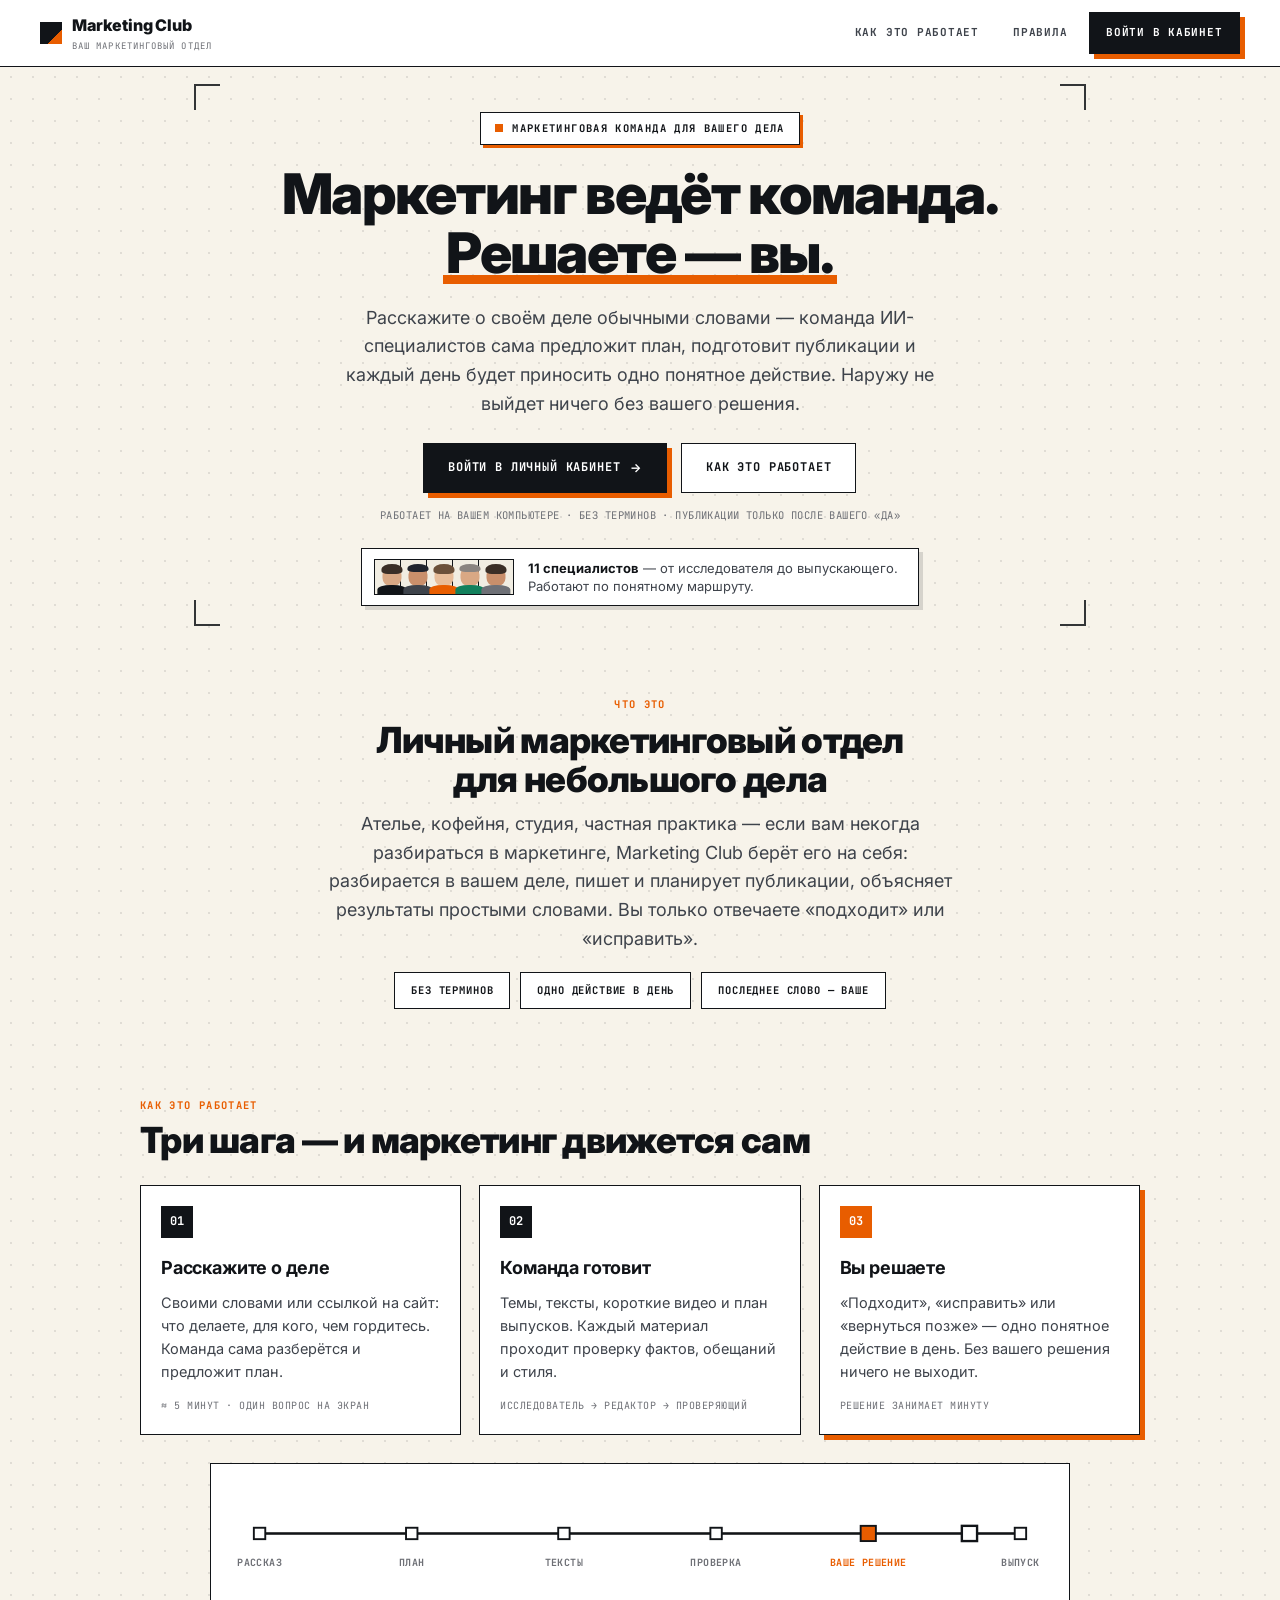
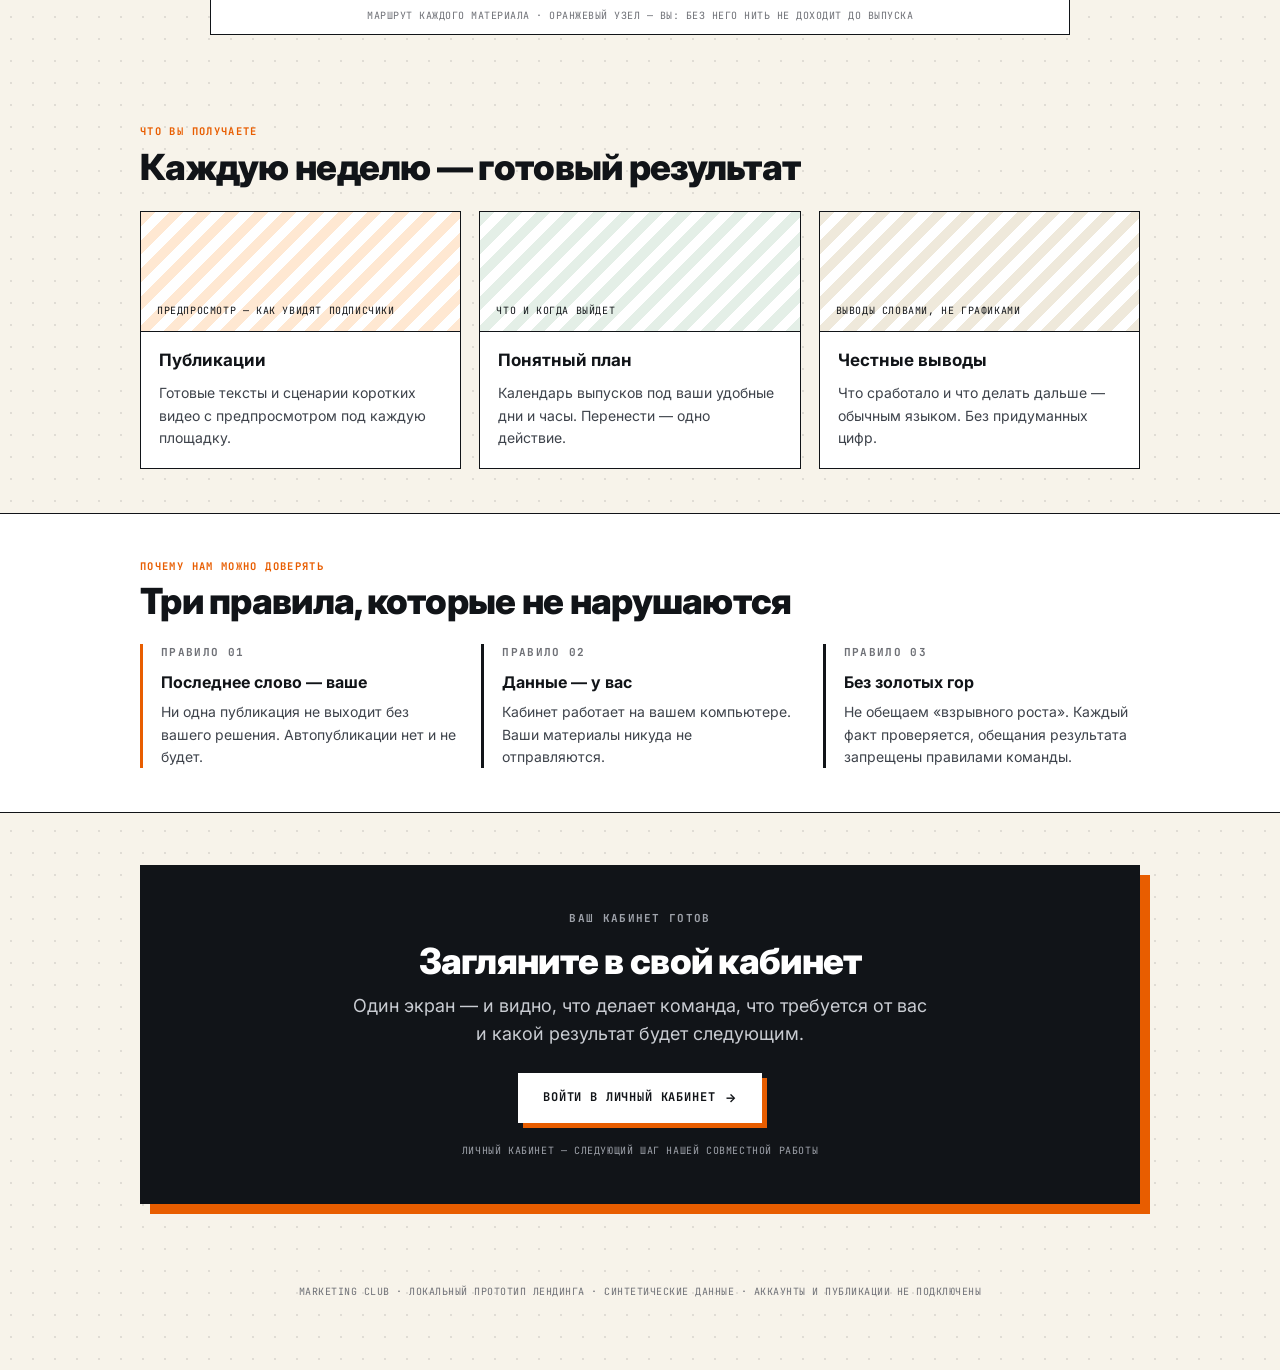
==== index.html @ 59af13a0 "Лендинг Marketing Club и вход в локальный кабинет Co-Authored-By: Claude Fable 5 <noreply@anthropic." ====
<!doctype html>
<html lang="ru">
<head>
<meta charset="utf-8">
<meta name="viewport" content="width=device-width, initial-scale=1">
<title>Marketing Club — маркетинг ведёт команда, решаете вы</title>
<!-- Внешний ресурс — только Google Fonts (Inter + JetBrains Mono, как в референсе стиля);
     при отсутствии сети страница падает на системные шрифты. -->
<link rel="preconnect" href="https://fonts.googleapis.com">
<link rel="preconnect" href="https://fonts.gstatic.com" crossorigin>
<link href="https://fonts.googleapis.com/css2?family=Inter:wght@400;600;850&family=JetBrains+Mono:wght@500;700&display=swap" rel="stylesheet">
<style>
/* ============ «Инженерный бланк» — стиль кабинета (реф. lazyweb.com/growth-score) ============ */
:root {
  --bg: #F7F3EA;
  --panel: #FFFFFF;
  --panel-2: #F1EDE2;
  --ink: #111418;
  --ink-2: #3E434B;
  --ink-3: #6E7076;
  --line: #D9D3C4;
  --human: #E85D00;
  --human-soft: #FFE8D2;
  --ok: #12805C;
  --sans: 'Inter', -apple-system, BlinkMacSystemFont, 'Segoe UI', sans-serif;
  --mono: 'JetBrains Mono', ui-monospace, 'SF Mono', Menlo, monospace;
  --dur: .18s;
}
* { box-sizing: border-box; }
html { scroll-behavior: smooth; }
body {
  margin: 0; font: 16px/1.6 var(--sans); color: var(--ink);
  background:
    radial-gradient(rgba(17, 20, 24, 0.10) 1px, transparent 1.3px) 0 0 / 22px 22px,
    var(--bg);
  overflow-x: hidden; -webkit-font-smoothing: antialiased;
}
::selection { background: var(--human-soft); }
:focus-visible { outline: 2.5px solid var(--human); outline-offset: 3px; }
button, a.btn { cursor: pointer; }

.caps { font-family: var(--mono); font-size: 11px; font-weight: 700; letter-spacing: .12em; text-transform: uppercase; color: var(--ink-3); }

/* ============ шапка-бланк ============ */
.topbar {
  position: fixed; top: 0; left: 0; right: 0; z-index: 40;
  display: flex; align-items: center; gap: 10px;
  padding: 12px clamp(16px, 4vw, 40px);
  background: var(--panel);
  border-bottom: 1.5px solid var(--ink);
}
.logo { display: flex; align-items: center; gap: 10px; text-decoration: none; color: var(--ink); }
.logo .mark { width: 22px; height: 22px; background: linear-gradient(135deg, var(--ink) 0 68%, var(--human) 68%); flex: none; }
.logo b { font-weight: 850; font-size: 16px; letter-spacing: -0.01em; }
.logo .sub { font-family: var(--mono); font-size: 9px; letter-spacing: .12em; text-transform: uppercase; color: var(--ink-3); display: block; margin-top: 1px; }
.topbar .spacer { flex: 1; }
.toplink { font-family: var(--mono); font-size: 11px; font-weight: 700; letter-spacing: .07em; text-transform: uppercase; color: var(--ink-2); text-decoration: none; padding: 10px 12px; }
.toplink:hover { color: var(--ink); text-decoration: underline; text-underline-offset: 4px; }

/* ============ кнопки — печатные клавиши ============ */
.btn {
  display: inline-flex; align-items: center; justify-content: center; gap: 10px;
  min-height: 50px; padding: 14px 24px;
  border: 1.5px solid var(--ink); background: var(--panel); color: var(--ink);
  font-family: var(--mono); font-size: 12px; font-weight: 700; letter-spacing: .07em; text-transform: uppercase;
  text-decoration: none;
  transition: transform var(--dur) ease, box-shadow var(--dur) ease;
  will-change: transform;
}
.btn--cta { background: var(--ink); color: #fff; box-shadow: 5px 5px 0 0 var(--human); }
.btn--cta:hover { transform: translate(-2px, -2px); box-shadow: 7px 7px 0 0 var(--human); }
.btn--cta:active { transform: translate(2px, 2px); box-shadow: 0 0 0 0 var(--human); }
.btn--ghost:hover { transform: translate(-1px, -1px); box-shadow: 3px 3px 0 0 rgba(17, 20, 24, .25); }
.btn--small { min-height: 42px; padding: 9px 16px; font-size: 11px; }
.arrow { transition: transform var(--dur); font-family: var(--sans); }
.btn:hover .arrow { transform: translateX(4px); }

/* ============ герой ============ */
.hero { position: relative; padding: 112px 24px 46px; }
.hero__inner { max-width: 880px; margin: 0 auto; text-align: center; position: relative; }
/* чертёжные углы-метки по краям героя */
.corner { position: absolute; width: 26px; height: 26px; border: 2.5px solid var(--ink); opacity: .85; }
.corner--tl { top: -28px; left: -6px; border-right: 0; border-bottom: 0; }
.corner--tr { top: -28px; right: -6px; border-left: 0; border-bottom: 0; }
.corner--bl { bottom: -20px; left: -6px; border-right: 0; border-top: 0; }
.corner--br { bottom: -20px; right: -6px; border-left: 0; border-top: 0; }
.eyebrow {
  display: inline-flex; align-items: center; gap: 9px;
  font-family: var(--mono); font-size: 10.5px; font-weight: 700; letter-spacing: .13em; text-transform: uppercase;
  color: var(--ink); background: var(--panel); border: 1.5px solid var(--ink);
  padding: 7px 14px; margin-bottom: 20px; box-shadow: 3px 3px 0 0 var(--human);
}
.eyebrow .dot { width: 8px; height: 8px; background: var(--human); animation: pulse 2s ease-in-out infinite; }
@keyframes pulse { 50% { opacity: .3; } }
h1 {
  font-weight: 850; font-size: clamp(26px, 4.6vw, 56px); line-height: 1.06; letter-spacing: -0.03em;
  margin: 0 0 20px;
}
h1 .l1 { display: block; white-space: nowrap; }
h1 .w { display: inline-block; opacity: 0; transform: translateY(24px); }
.loaded h1 .w { opacity: 1; transform: none; transition: opacity .6s ease, transform .6s cubic-bezier(.2,.7,.2,1); }
h1 em { font-style: normal; position: relative; white-space: nowrap; }
h1 em::after { content: ''; position: absolute; left: -1%; right: -1%; bottom: .05em; height: .16em;
  background: var(--human); z-index: -1; transform: scaleX(0); transform-origin: left; }
.loaded h1 em::after { transform: scaleX(1); transition: transform .7s cubic-bezier(.2,.7,.2,1) .9s; }
.hero__sub { font-size: clamp(15px, 1.9vw, 18px); color: var(--ink-2); max-width: 600px; margin: 0 auto 24px; }
.hero__sub, .hero__cta, .hero__note, .crewline { opacity: 0; transform: translateY(16px); }
.loaded .hero__sub { opacity: 1; transform: none; transition: all .6s ease .5s; }
.loaded .hero__cta { opacity: 1; transform: none; transition: all .6s ease .7s; }
.loaded .hero__note { opacity: 1; transform: none; transition: all .6s ease .9s; }
.loaded .crewline { opacity: 1; transform: none; transition: all .6s ease 1.05s; }
.hero__cta { display: flex; gap: 14px; justify-content: center; flex-wrap: wrap; }
.hero__note { margin-top: 14px; font-family: var(--mono); font-size: 10.5px; letter-spacing: .04em; text-transform: uppercase; color: var(--ink-3); }

/* лента команды — бланк со штампом */
.crewline { display: flex; justify-content: center; margin-top: 24px; }
.crewline__box { display: inline-flex; align-items: center; gap: 14px; background: var(--panel);
  border: 1.5px solid var(--ink); padding: 10px 20px 10px 12px; box-shadow: 4px 4px 0 0 rgba(17, 20, 24, .14); }
.pts { display: flex; }
.pt { position: relative; display: inline-block; width: 36px; height: 36px; overflow: hidden;
  background: var(--panel-2); border: 1.5px solid var(--ink); margin-left: -10px; }
.pt:first-child { margin-left: 0; }
.pt i { position: absolute; }
.pt .head { left: 50%; top: 20%; width: 56%; height: 56%; transform: translateX(-50%); border-radius: 46% 46% 42% 42%; z-index: 2; }
.pt .hair { left: 50%; top: 12%; width: 62%; height: 30%; transform: translateX(-50%); border-radius: 50% 50% 30% 30%; z-index: 3; }
.pt .shirt { left: 50%; bottom: -4%; width: 86%; height: 30%; transform: translateX(-50%); border-radius: 46% 46% 0 0; z-index: 4; }
.crewline__txt { font-size: 13px; color: var(--ink-2); text-align: left; line-height: 1.4; }
.crewline__txt b { color: var(--ink); font-weight: 700; }

/* ============ секции ============ */
section { position: relative; padding: 44px 24px; }
.wrap { max-width: 1000px; margin: 0 auto; }
.sec-eyebrow { font-family: var(--mono); font-size: 10.5px; font-weight: 700; letter-spacing: .13em; text-transform: uppercase; color: var(--human); margin-bottom: 8px; }
h2 { font-weight: 850; font-size: clamp(24px, 3.6vw, 36px); line-height: 1.1; letter-spacing: -0.02em; margin: 0 0 10px; }
.lead { font-size: clamp(15px, 1.9vw, 18px); color: var(--ink-2); max-width: 640px; }

.rv { opacity: 0; transform: translateY(26px); }
.rv.in { opacity: 1; transform: none; transition: opacity .6s ease, transform .6s cubic-bezier(.2,.7,.2,1); }
.rv-stagger > * { opacity: 0; transform: translateY(22px); }
.rv-stagger.in > * { opacity: 1; transform: none; transition: opacity .55s ease, transform .55s cubic-bezier(.2,.7,.2,1); }
.rv-stagger.in > *:nth-child(2) { transition-delay: .1s; }
.rv-stagger.in > *:nth-child(3) { transition-delay: .2s; }
.rv-stagger.in > *:nth-child(4) { transition-delay: .3s; }

/* ============ «что это» ============ */
.about { text-align: center; }
.about .lead { margin: 0 auto; }
.about-chips { display: flex; gap: 10px; justify-content: center; flex-wrap: wrap; margin-top: 18px; }
.chip { font-family: var(--mono); font-size: 10.5px; font-weight: 700; letter-spacing: .08em; text-transform: uppercase;
  color: var(--ink); background: var(--panel); border: 1.5px solid var(--ink); padding: 9px 16px; }

/* ============ шаги ============ */
.steps { margin-top: 24px; display: grid; grid-template-columns: repeat(3, 1fr); gap: 18px; }
.step {
  position: relative; background: var(--panel); border: 1.5px solid var(--ink); padding: 20px 20px;
  transition: transform var(--dur) ease, box-shadow var(--dur) ease;
}
.step:hover { transform: translate(-2px, -2px); box-shadow: 5px 5px 0 0 rgba(17, 20, 24, .18); }
.step__n { font-family: var(--mono); font-size: 12px; font-weight: 700; color: #fff; background: var(--ink);
  width: 32px; height: 32px; display: inline-flex; align-items: center; justify-content: center; margin-bottom: 16px; }
.step:nth-child(3) .step__n { background: var(--human); box-shadow: none; }
.step h3 { font-size: 18px; font-weight: 700; margin: 0 0 8px; letter-spacing: -0.01em; }
.step p { margin: 0; color: var(--ink-2); font-size: 14.5px; }
.step .who { margin-top: 14px; font-family: var(--mono); font-size: 10px; letter-spacing: .05em; text-transform: uppercase; color: var(--ink-3); }
.step--you { box-shadow: 5px 5px 0 0 var(--human); }
.step--you:hover { box-shadow: 7px 7px 0 0 var(--human); }

/* нить маршрута — чертёж */
.thread { margin: 28px auto 0; max-width: 860px; background: var(--panel); border: 1.5px solid var(--ink); padding: 20px 20px 10px; }
.thread svg { width: 100%; height: auto; display: block; overflow: visible; }
.thread .line { stroke: var(--line); stroke-width: 2.5; fill: none; }
.thread .line-fill { stroke: var(--ink); stroke-width: 2.5; fill: none; stroke-dasharray: 1; stroke-dashoffset: 1; }
.thread.in .line-fill { animation: draw 2.2s cubic-bezier(.4,0,.2,1) forwards; }
@keyframes draw { to { stroke-dashoffset: 0; } }
.thread .spark { opacity: 0; }
.thread.in .spark { opacity: 1; animation: sparkOn 2.2s step-end forwards; }
@keyframes sparkOn { from { opacity: 1; } }
.thread .node { fill: var(--panel); stroke: var(--ink); stroke-width: 2; }
.thread .node--you { fill: var(--human); stroke: var(--ink); }
.thread text { font: 700 10.5px var(--mono); letter-spacing: .04em; fill: var(--ink-3); text-transform: uppercase; }
.thread .lbl--you { fill: var(--human); }
.thread__cap { text-align: center; font-family: var(--mono); font-size: 10px; letter-spacing: .05em; text-transform: uppercase; color: var(--ink-3); margin-top: 14px; }

/* ============ что получаете ============ */
.gets { display: grid; grid-template-columns: repeat(3, 1fr); gap: 18px; margin-top: 24px; }
.get { background: var(--panel); border: 1.5px solid var(--ink); overflow: hidden;
  transition: transform var(--dur) ease, box-shadow var(--dur) ease; }
.get:hover { transform: translate(-2px, -2px); box-shadow: 5px 5px 0 0 rgba(17, 20, 24, .18); }
.get__pic { height: 120px; display: flex; align-items: flex-end; padding: 12px 16px; border-bottom: 1.5px solid var(--ink);
  font-family: var(--mono); font-size: 10px; letter-spacing: .06em; text-transform: uppercase; color: var(--ink);
  background: repeating-linear-gradient(135deg, var(--panel-2) 0 10px, var(--panel) 10px 20px); }
.get:nth-child(1) .get__pic { background: repeating-linear-gradient(135deg, var(--human-soft) 0 10px, var(--panel) 10px 20px); }
.get:nth-child(2) .get__pic { background: repeating-linear-gradient(135deg, #E4EFE7 0 10px, var(--panel) 10px 20px); }
.get:nth-child(3) .get__pic { background: repeating-linear-gradient(135deg, #EFE9DB 0 10px, var(--panel) 10px 20px); }
.get__body { padding: 15px 18px 18px; }
.get h3 { margin: 0 0 8px; font-size: 17px; font-weight: 700; }
.get p { margin: 0; color: var(--ink-2); font-size: 14px; }

/* ============ честные правила ============ */
.honest { background: var(--panel); border-top: 1.5px solid var(--ink); border-bottom: 1.5px solid var(--ink); }
.honest-grid { display: grid; grid-template-columns: repeat(3, 1fr); gap: 24px; margin-top: 22px; }
.hn { border-left: 3px solid var(--ink); padding-left: 18px; }
.hn:nth-child(1) { border-color: var(--human); }
.hn h3 { margin: 0 0 6px; font-size: 16px; font-weight: 700; }
.hn p { margin: 0; color: var(--ink-2); font-size: 14px; }
.hn .caps { display: block; margin-bottom: 8px; }

/* ============ финальный CTA — чёрный бланк ============ */
.final { padding: 52px 24px 60px; }
.final__panel {
  position: relative; text-align: center;
  background: var(--ink); color: #fff;
  border: 1.5px solid var(--ink);
  padding: 44px 28px;
  box-shadow: 10px 10px 0 0 var(--human);
}
.final h2 { color: #fff; }
.final .lead { color: #C9CCD2; margin: 0 auto 24px; }
.final .caps { color: #9FA3AB; margin-bottom: 14px; display: block; }
.final .btn--cta { background: #fff; color: var(--ink); border-color: #fff; box-shadow: 5px 5px 0 0 var(--human); }
.final__foot { margin-top: 20px; font-family: var(--mono); font-size: 10px; letter-spacing: .06em; text-transform: uppercase; color: #9FA3AB; }

footer { padding: 20px 24px 70px; text-align: center; font-family: var(--mono); font-size: 10px; letter-spacing: .05em; text-transform: uppercase; color: var(--ink-3); }

.mobile-cta { display: none; }

/* ============ адаптив ============ */
@media (max-width: 900px) {
  .steps, .gets, .honest-grid { grid-template-columns: 1fr; }
  .hero { padding: 100px 18px 40px; }
  section { padding: 36px 18px; }
  .toplink { display: none; }
  .corner { display: none; }
}
@media (max-width: 560px) {
  .topbar { padding: 10px 14px; }
  .logo .sub { display: none; }
  .hero__cta .btn { width: 100%; }
  .thread { display: none; }
  .final__panel { padding: 48px 20px; box-shadow: 7px 7px 0 0 var(--human); }
  .mobile-cta { display: block; position: fixed; left: 12px; right: 12px; z-index: 45;
    bottom: calc(12px + env(safe-area-inset-bottom)); opacity: 0; transform: translateY(70px); pointer-events: none;
    transition: opacity .25s ease, transform .25s ease; }
  .mobile-cta.show { opacity: 1; transform: none; pointer-events: auto; }
  .mobile-cta .btn { width: 100%; }
  footer { padding-bottom: 120px; }
}

@media (prefers-reduced-motion: reduce) {
  *, *::before, *::after { animation: none !important; transition: none !important; }
  html { scroll-behavior: auto; }
  h1 .w, .hero__sub, .hero__cta, .hero__note, .crewline, .rv, .rv-stagger > * { opacity: 1 !important; transform: none !important; }
  .thread .line-fill { stroke-dashoffset: 0 !important; }
  .thread .spark { opacity: 1 !important; }
}
</style>
</head>
<body>

<header class="topbar">
  <a class="logo" href="#top"><span class="mark"></span><span><b>Marketing Club</b><span class="sub">ваш маркетинговый отдел</span></span></a>
  <span class="spacer"></span>
  <a class="toplink" href="#how">Как это работает</a>
  <a class="toplink" href="#honest">Правила</a>
  <a class="btn btn--cta btn--small" href="cabinet.html">Войти в кабинет</a>
</header>

<main id="top">
  <!-- ГЕРОЙ -->
  <section class="hero" aria-label="Главное">
    <div class="hero__inner">
      <span class="corner corner--tl" aria-hidden="true"></span>
      <span class="corner corner--tr" aria-hidden="true"></span>
      <span class="corner corner--bl" aria-hidden="true"></span>
      <span class="corner corner--br" aria-hidden="true"></span>
      <span class="eyebrow"><span class="dot"></span>Маркетинговая команда для вашего дела</span>
      <h1 id="kinetic"><span class="l1">Маркетинг ведёт команда.</span> <em>Решаете&nbsp;— вы.</em></h1>
      <p class="hero__sub">Расскажите о своём деле обычными словами — команда ИИ-специалистов сама предложит план,
        подготовит публикации и каждый день будет приносить одно понятное действие. Наружу не выйдет ничего без вашего решения.</p>
      <div class="hero__cta">
        <a class="btn btn--cta" href="cabinet.html">Войти в личный кабинет <span class="arrow">→</span></a>
        <a class="btn btn--ghost" href="#how">Как это работает</a>
      </div>
      <p class="hero__note">Работает на вашем компьютере · без терминов · публикации только после вашего «да»</p>
      <div class="crewline">
        <div class="crewline__box">
          <span class="pts" id="crew" aria-hidden="true"></span>
          <span class="crewline__txt"><b>11 специалистов</b> — от исследователя до выпускающего.<br>Работают по понятному маршруту.</span>
        </div>
      </div>
    </div>
  </section>

  <!-- ЧТО ЭТО -->
  <section class="about" aria-label="Что это">
    <div class="wrap rv">
      <div class="sec-eyebrow">Что это</div>
      <h2>Личный маркетинговый отдел<br>для небольшого дела</h2>
      <p class="lead">Ателье, кофейня, студия, частная практика — если вам некогда разбираться в маркетинге,
        Marketing Club берёт его на себя: разбирается в вашем деле, пишет и планирует публикации,
        объясняет результаты простыми словами. Вы только отвечаете «подходит» или «исправить».</p>
      <div class="about-chips rv-stagger">
        <span class="chip">Без терминов</span>
        <span class="chip">Одно действие в день</span>
        <span class="chip">Последнее слово — ваше</span>
      </div>
    </div>
  </section>

  <!-- КАК РАБОТАЕТ -->
  <section id="how" aria-label="Как это работает">
    <div class="wrap">
      <div class="rv">
        <div class="sec-eyebrow">Как это работает</div>
        <h2>Три шага — и маркетинг движется сам</h2>
      </div>
      <div class="steps rv-stagger">
        <div class="step">
          <span class="step__n">01</span>
          <h3>Расскажите о деле</h3>
          <p>Своими словами или ссылкой на сайт: что делаете, для кого, чем гордитесь. Команда сама разберётся и предложит план.</p>
          <div class="who">≈ 5 минут · один вопрос на экран</div>
        </div>
        <div class="step">
          <span class="step__n">02</span>
          <h3>Команда готовит</h3>
          <p>Темы, тексты, короткие видео и план выпусков. Каждый материал проходит проверку фактов, обещаний и стиля.</p>
          <div class="who">исследователь → редактор → проверяющий</div>
        </div>
        <div class="step step--you">
          <span class="step__n">03</span>
          <h3>Вы решаете</h3>
          <p>«Подходит», «исправить» или «вернуться позже» — одно понятное действие в день. Без вашего решения ничего не выходит.</p>
          <div class="who">решение занимает минуту</div>
        </div>
      </div>

      <div class="thread rv" id="thread" aria-hidden="true">
        <svg viewBox="0 0 860 116">
          <path class="line" d="M30 52 H830" pathLength="1"/>
          <path class="line-fill" d="M30 52 H830" pathLength="1"/>
          <rect class="spark" x="-8" y="-8" width="16" height="16" fill="#fff" stroke="#111418" stroke-width="2.5">
            <animateMotion dur="2.2s" fill="freeze" path="M30 52 H830" calcMode="spline" keySplines="0.4 0 0.2 1" keyTimes="0;1" keyPoints="0;1"/>
          </rect>
          <g>
            <rect class="node" x="24" y="46" width="12" height="12"/><text x="30" y="86" text-anchor="middle">рассказ</text>
            <rect class="node" x="184" y="46" width="12" height="12"/><text x="190" y="86" text-anchor="middle">план</text>
            <rect class="node" x="344" y="46" width="12" height="12"/><text x="350" y="86" text-anchor="middle">тексты</text>
            <rect class="node" x="504" y="46" width="12" height="12"/><text x="510" y="86" text-anchor="middle">проверка</text>
            <rect class="node node--you" x="662" y="44" width="16" height="16"/><text class="lbl--you" x="670" y="86" text-anchor="middle">ваше решение</text>
            <rect class="node" x="824" y="46" width="12" height="12"/><text x="830" y="86" text-anchor="middle">выпуск</text>
          </g>
        </svg>
        <div class="thread__cap">Маршрут каждого материала · оранжевый узел — вы: без него нить не доходит до выпуска</div>
      </div>
    </div>
  </section>

  <!-- ЧТО ПОЛУЧАЕТЕ -->
  <section aria-label="Что вы получаете">
    <div class="wrap">
      <div class="rv">
        <div class="sec-eyebrow">Что вы получаете</div>
        <h2>Каждую неделю — готовый результат</h2>
      </div>
      <div class="gets rv-stagger">
        <article class="get">
          <div class="get__pic">Предпросмотр — как увидят подписчики</div>
          <div class="get__body">
            <h3>Публикации</h3>
            <p>Готовые тексты и сценарии коротких видео с предпросмотром под каждую площадку.</p>
          </div>
        </article>
        <article class="get">
          <div class="get__pic">Что и когда выйдет</div>
          <div class="get__body">
            <h3>Понятный план</h3>
            <p>Календарь выпусков под ваши удобные дни и часы. Перенести — одно действие.</p>
          </div>
        </article>
        <article class="get">
          <div class="get__pic">Выводы словами, не графиками</div>
          <div class="get__body">
            <h3>Честные выводы</h3>
            <p>Что сработало и что делать дальше — обычным языком. Без придуманных цифр.</p>
          </div>
        </article>
      </div>
    </div>
  </section>

  <!-- ЧЕСТНЫЕ ПРАВИЛА -->
  <section class="honest" id="honest" aria-label="Честные правила">
    <div class="wrap">
      <div class="rv">
        <div class="sec-eyebrow">Почему нам можно доверять</div>
        <h2>Три правила, которые не нарушаются</h2>
      </div>
      <div class="honest-grid rv-stagger">
        <div class="hn">
          <span class="caps">Правило 01</span>
          <h3>Последнее слово — ваше</h3>
          <p>Ни одна публикация не выходит без вашего решения. Автопубликации нет и не будет.</p>
        </div>
        <div class="hn">
          <span class="caps">Правило 02</span>
          <h3>Данные — у вас</h3>
          <p>Кабинет работает на вашем компьютере. Ваши материалы никуда не отправляются.</p>
        </div>
        <div class="hn">
          <span class="caps">Правило 03</span>
          <h3>Без золотых гор</h3>
          <p>Не обещаем «взрывного роста». Каждый факт проверяется, обещания результата запрещены правилами команды.</p>
        </div>
      </div>
    </div>
  </section>

  <!-- ФИНАЛЬНЫЙ CTA -->
  <section class="final" aria-label="Вход">
    <div class="wrap rv">
      <div class="final__panel">
        <span class="caps">Ваш кабинет готов</span>
        <h2>Загляните в свой кабинет</h2>
        <p class="lead">Один экран — и видно, что делает команда, что требуется от вас<br>и какой результат будет следующим.</p>
        <a class="btn btn--cta" href="cabinet.html">Войти в личный кабинет <span class="arrow">→</span></a>
        <div class="final__foot">Личный кабинет — следующий шаг нашей совместной работы</div>
      </div>
    </div>
  </section>
</main>

<footer>
  Marketing Club · локальный прототип лендинга · синтетические данные · аккаунты и публикации не подключены
</footer>

<div class="mobile-cta" id="mobileCta">
  <a class="btn btn--cta" href="cabinet.html">Войти в личный кабинет <span class="arrow">→</span></a>
</div>

<script>
(function () {
'use strict';
var REDUCED = window.matchMedia('(prefers-reduced-motion: reduce)').matches;

/* кинетический заголовок */
var h1 = document.getElementById('kinetic');
(function splitWords(node) {
  [].slice.call(node.childNodes).forEach(function (ch) {
    if (ch.nodeType === 3) {
      var frag = document.createDocumentFragment();
      ch.textContent.split(/\s+/).forEach(function (w, i, arr) {
        if (!w) return;
        var s = document.createElement('span');
        s.className = 'w'; s.textContent = w;
        frag.appendChild(s);
        if (i < arr.length - 1) frag.appendChild(document.createTextNode(' '));
      });
      node.replaceChild(frag, ch);
    } else if (ch.nodeType === 1) splitWords(ch);
  });
})(h1);
h1.querySelectorAll('.w').forEach(function (w, i) { w.style.transitionDelay = (0.1 + i * 0.08) + 's'; });
requestAnimationFrame(function () { requestAnimationFrame(function () { document.body.classList.add('loaded'); }); });

/* портреты команды */
var SKINS = ['#d9a884', '#c98f6b', '#e8bd9a'];
var HAIRS = ['#3a2e26', '#20242e', '#6b503a', '#8a8480'];
var SHIRTS = ['#111418', '#3E434B', '#E85D00', '#12805C', '#6E7076'];
var crew = document.getElementById('crew');
for (var i = 0; i < 5; i++) {
  var pt = document.createElement('span'); pt.className = 'pt';
  var head = document.createElement('i'); head.className = 'head'; head.style.background = SKINS[i % 3];
  var hair = document.createElement('i'); hair.className = 'hair'; hair.style.background = HAIRS[i % 4];
  if (i % 2) hair.style.height = '24%';
  var shirt = document.createElement('i'); shirt.className = 'shirt'; shirt.style.background = SHIRTS[i % 5];
  pt.appendChild(head); pt.appendChild(hair); pt.appendChild(shirt);
  crew.appendChild(pt);
}

/* появление секций */
var io = new IntersectionObserver(function (entries) {
  entries.forEach(function (e) {
    if (e.isIntersecting) { e.target.classList.add('in'); io.unobserve(e.target); }
  });
}, { threshold: 0.18 });
document.querySelectorAll('.rv, .rv-stagger, .thread').forEach(function (el) { io.observe(el); });

/* магнитная главная кнопка (мышь) */
if (!REDUCED && window.matchMedia('(pointer:fine)').matches) {
  document.querySelectorAll('.btn--cta').forEach(function (btn) {
    btn.addEventListener('mousemove', function (e) {
      var r = btn.getBoundingClientRect();
      var dx = (e.clientX - r.left - r.width / 2) / r.width;
      var dy = (e.clientY - r.top - r.height / 2) / r.height;
      btn.style.transform = 'translate(' + (dx * 5 - 2) + 'px,' + (dy * 5 - 2) + 'px)';
    });
    btn.addEventListener('mouseleave', function () { btn.style.transform = ''; });
  });
}

/* закреплённая мобильная кнопка */
var mobileCta = document.getElementById('mobileCta');
var hero = document.querySelector('.hero');
function updateMobileCta() {
  mobileCta.classList.toggle('show', window.scrollY > hero.offsetHeight * 0.75);
}
window.addEventListener('scroll', updateMobileCta, { passive: true });
updateMobileCta();
})();
</script>
</body>
</html>
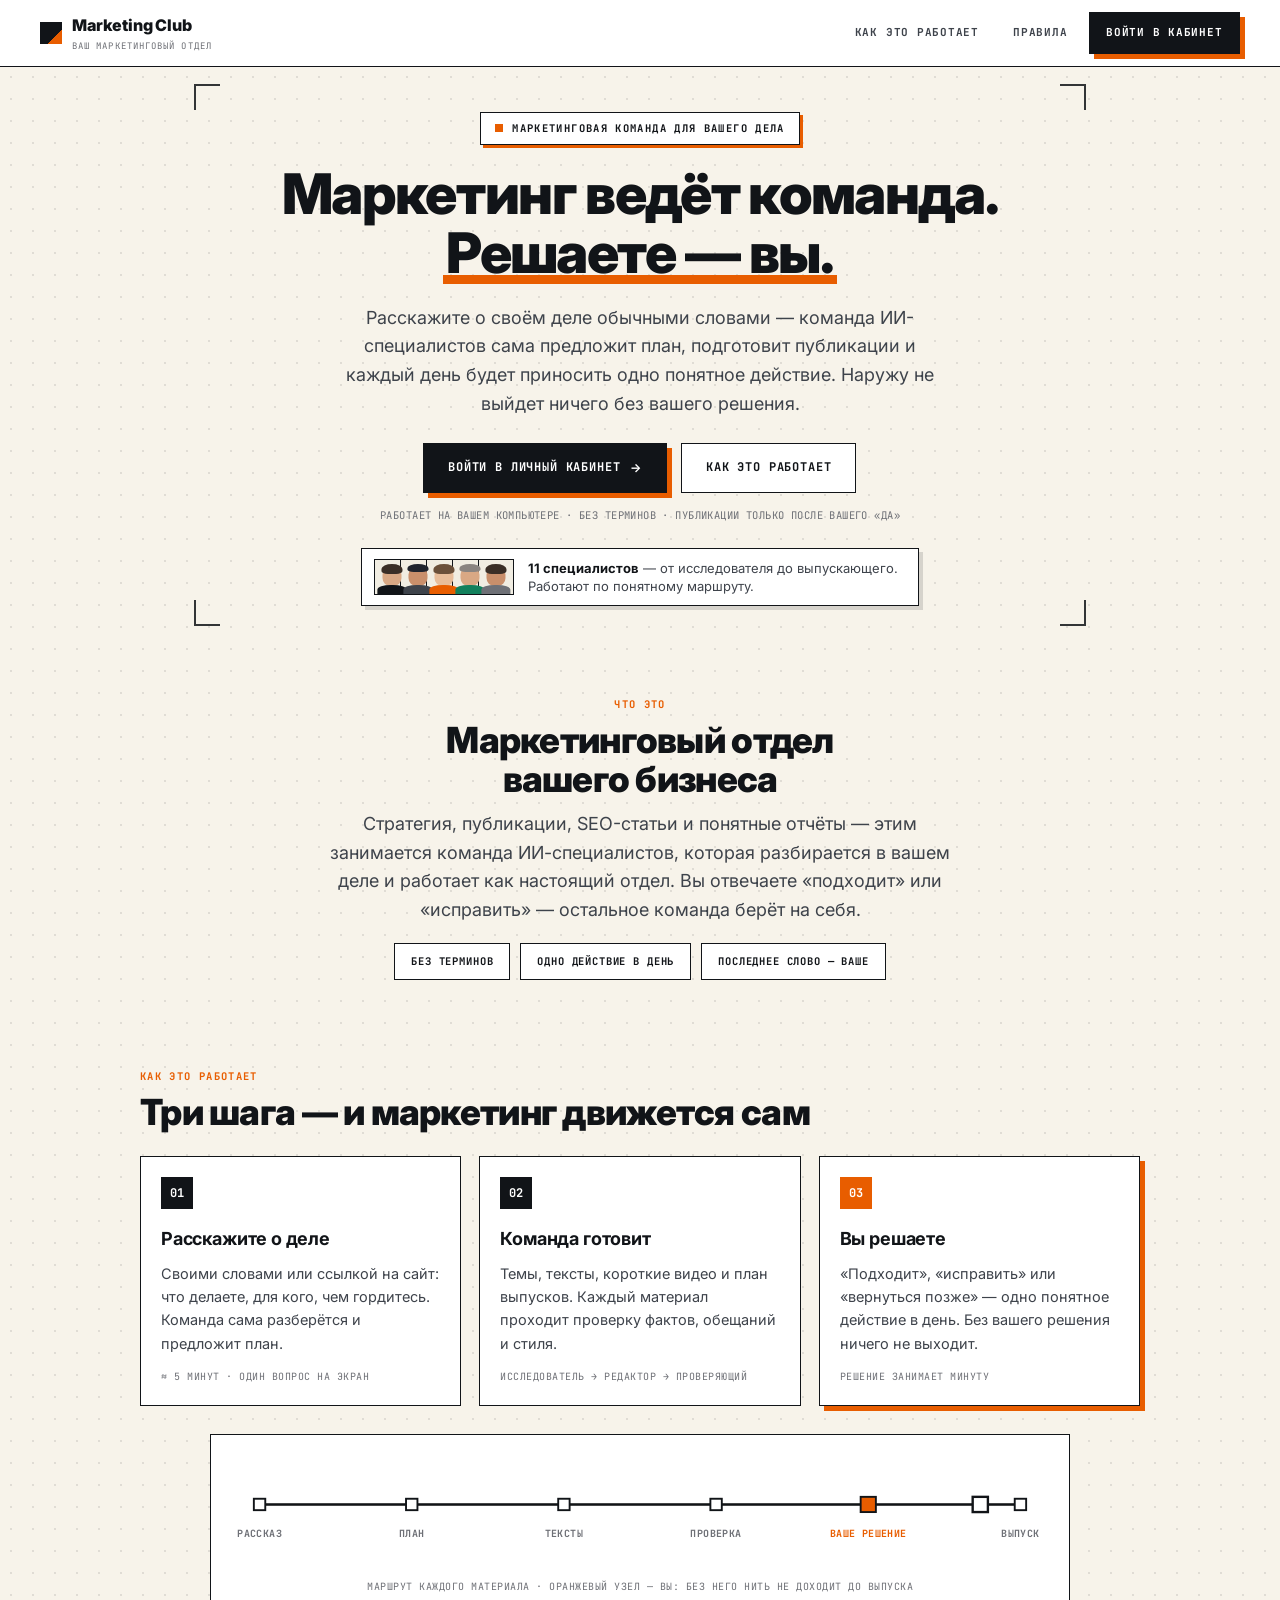
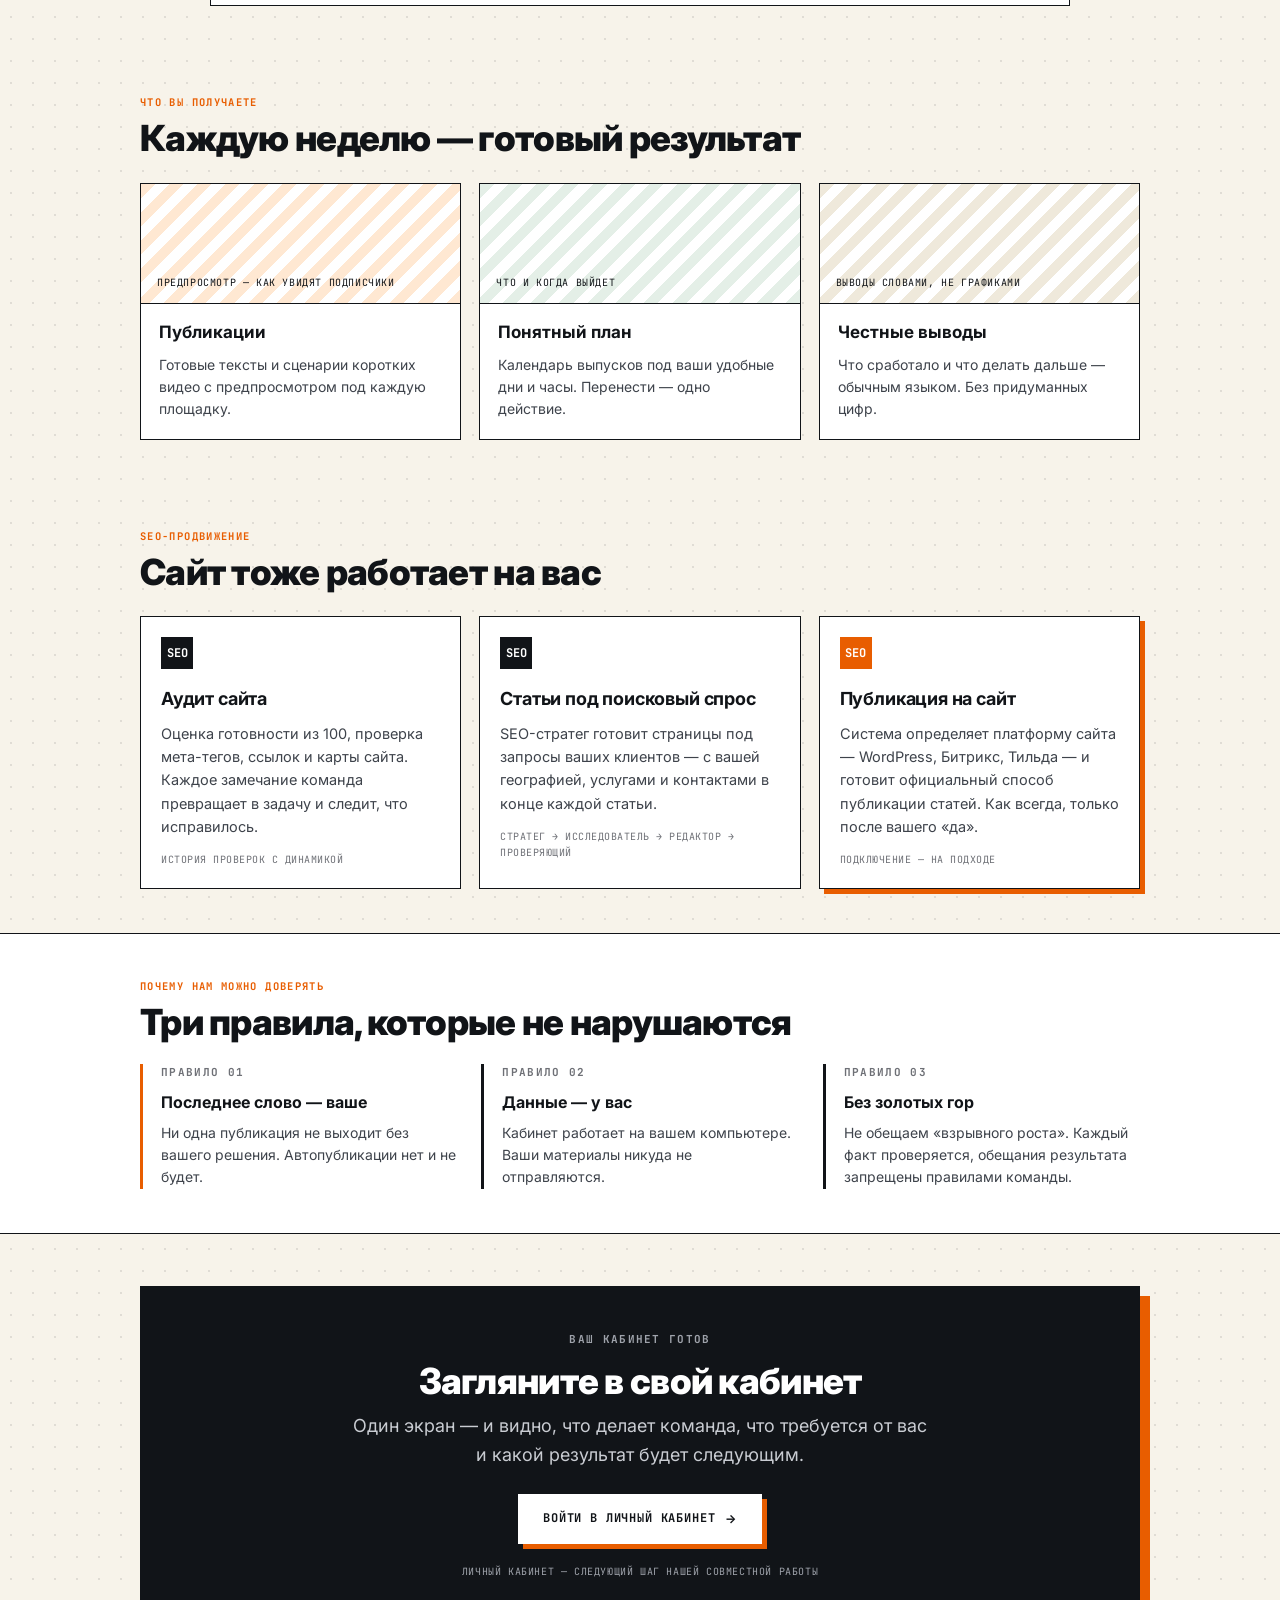
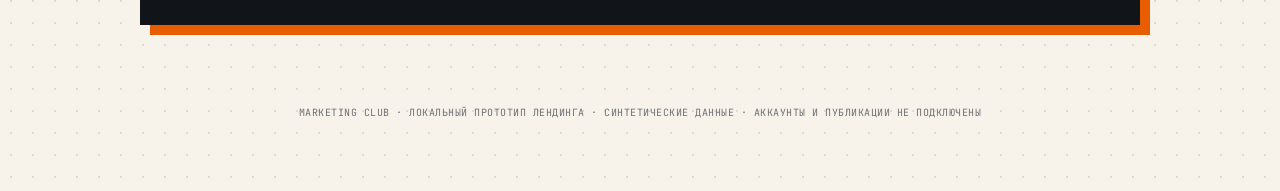
==== commit 3237fc41: "Секция SEO-продвижения; «Что это» без привязки к малому бизнесу Co-Authored-By: Claude Fable 5 <nore" ====
--- a/index.html
+++ b/index.html
@@ -295,10 +295,10 @@
   <section class="about" aria-label="Что это">
     <div class="wrap rv">
       <div class="sec-eyebrow">Что это</div>
-      <h2>Личный маркетинговый отдел<br>для небольшого дела</h2>
-      <p class="lead">Ателье, кофейня, студия, частная практика — если вам некогда разбираться в маркетинге,
-        Marketing Club берёт его на себя: разбирается в вашем деле, пишет и планирует публикации,
-        объясняет результаты простыми словами. Вы только отвечаете «подходит» или «исправить».</p>
+      <h2>Маркетинговый отдел<br>вашего бизнеса</h2>
+      <p class="lead">Стратегия, публикации, SEO-статьи и понятные отчёты — этим занимается команда
+        ИИ-специалистов, которая разбирается в вашем деле и работает как настоящий отдел.
+        Вы отвечаете «подходит» или «исправить» — остальное команда берёт на себя.</p>
       <div class="about-chips rv-stagger">
         <span class="chip">Без терминов</span>
         <span class="chip">Одно действие в день</span>
@@ -389,6 +389,36 @@
     </div>
   </section>
 
+  <!-- SEO-ПРОДВИЖЕНИЕ -->
+  <section aria-label="SEO-продвижение">
+    <div class="wrap">
+      <div class="rv">
+        <div class="sec-eyebrow">SEO-продвижение</div>
+        <h2>Сайт тоже работает на вас</h2>
+      </div>
+      <div class="steps rv-stagger">
+        <div class="step">
+          <span class="step__n">SEO</span>
+          <h3>Аудит сайта</h3>
+          <p>Оценка готовности из 100, проверка мета-тегов, ссылок и карты сайта. Каждое замечание команда превращает в задачу и следит, что исправилось.</p>
+          <div class="who">история проверок с динамикой</div>
+        </div>
+        <div class="step">
+          <span class="step__n">SEO</span>
+          <h3>Статьи под поисковый спрос</h3>
+          <p>SEO-стратег готовит страницы под запросы ваших клиентов — с вашей географией, услугами и контактами в конце каждой статьи.</p>
+          <div class="who">стратег → исследователь → редактор → проверяющий</div>
+        </div>
+        <div class="step step--you">
+          <span class="step__n">SEO</span>
+          <h3>Публикация на сайт</h3>
+          <p>Система определяет платформу сайта — WordPress, Битрикс, Тильда — и готовит официальный способ публикации статей. Как всегда, только после вашего «да».</p>
+          <div class="who">подключение — на подходе</div>
+        </div>
+      </div>
+    </div>
+  </section>
+
   <!-- ЧЕСТНЫЕ ПРАВИЛА -->
   <section class="honest" id="honest" aria-label="Честные правила">
     <div class="wrap">
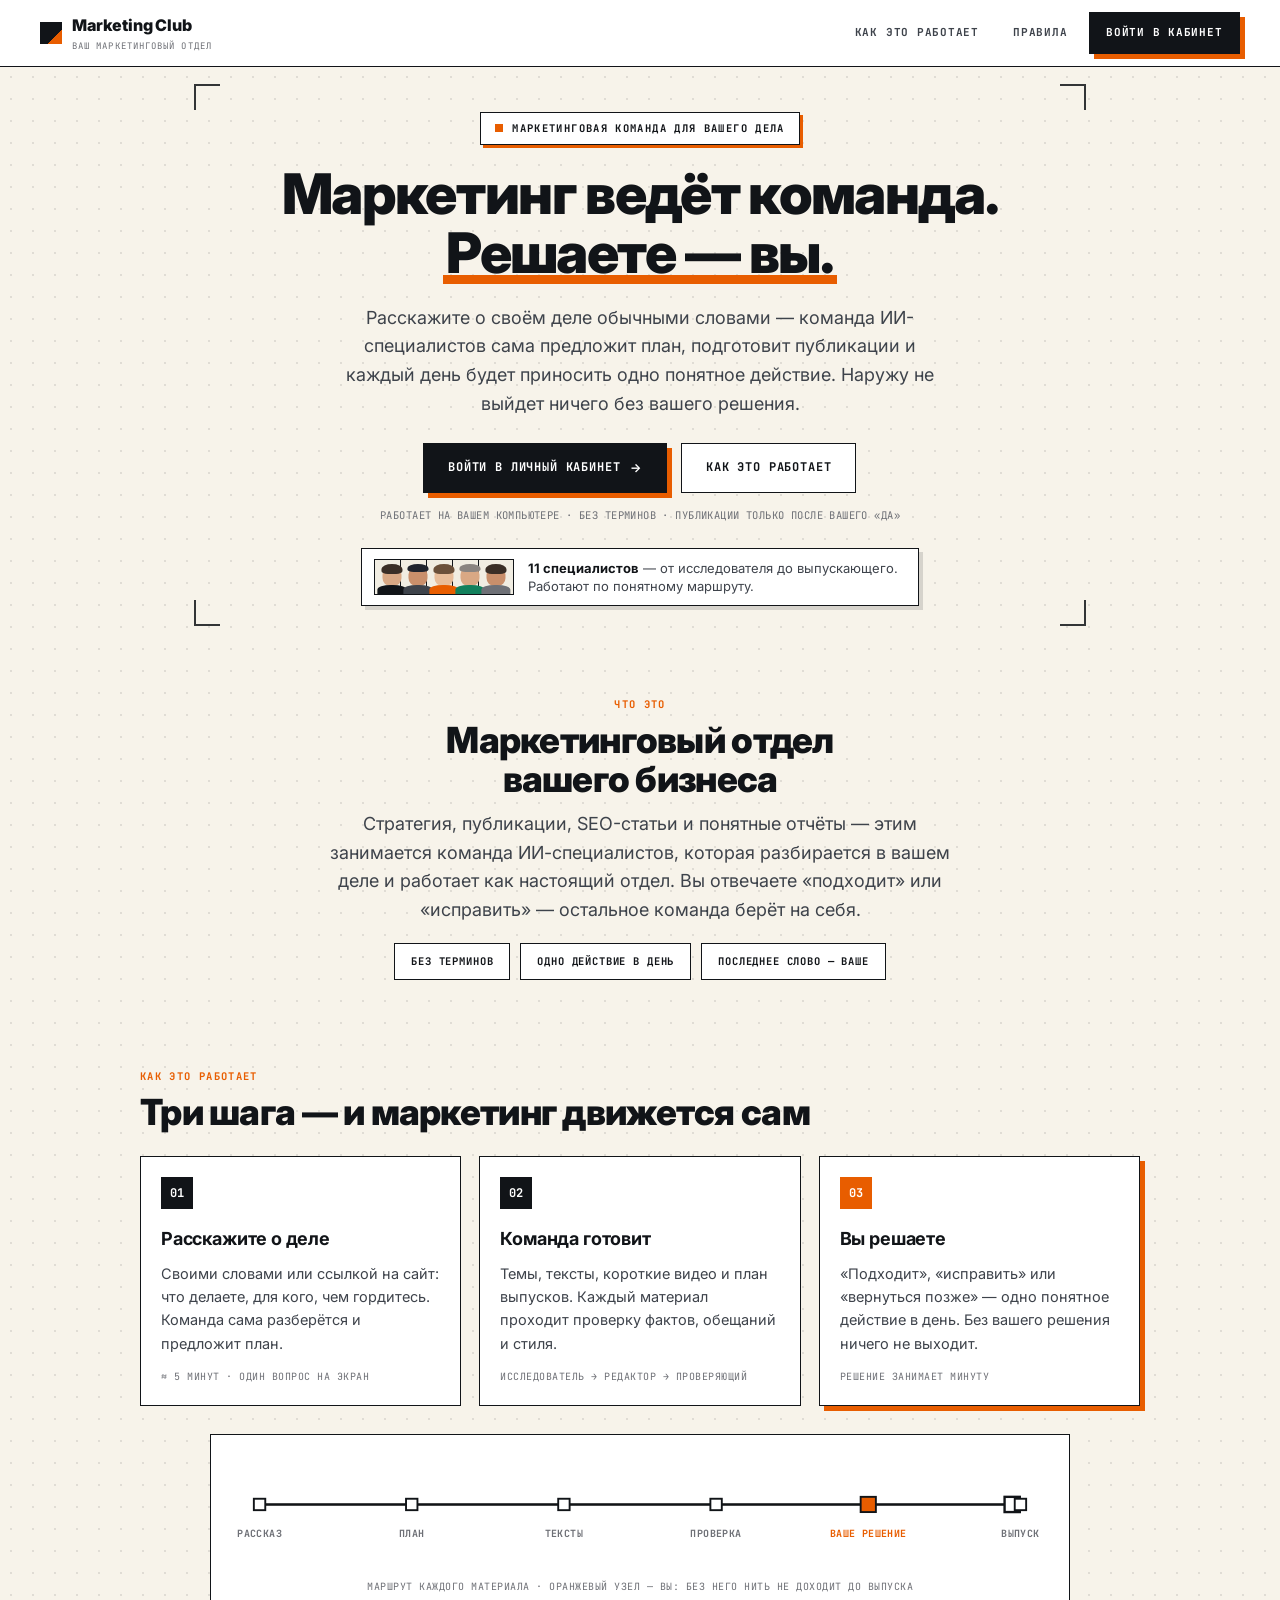
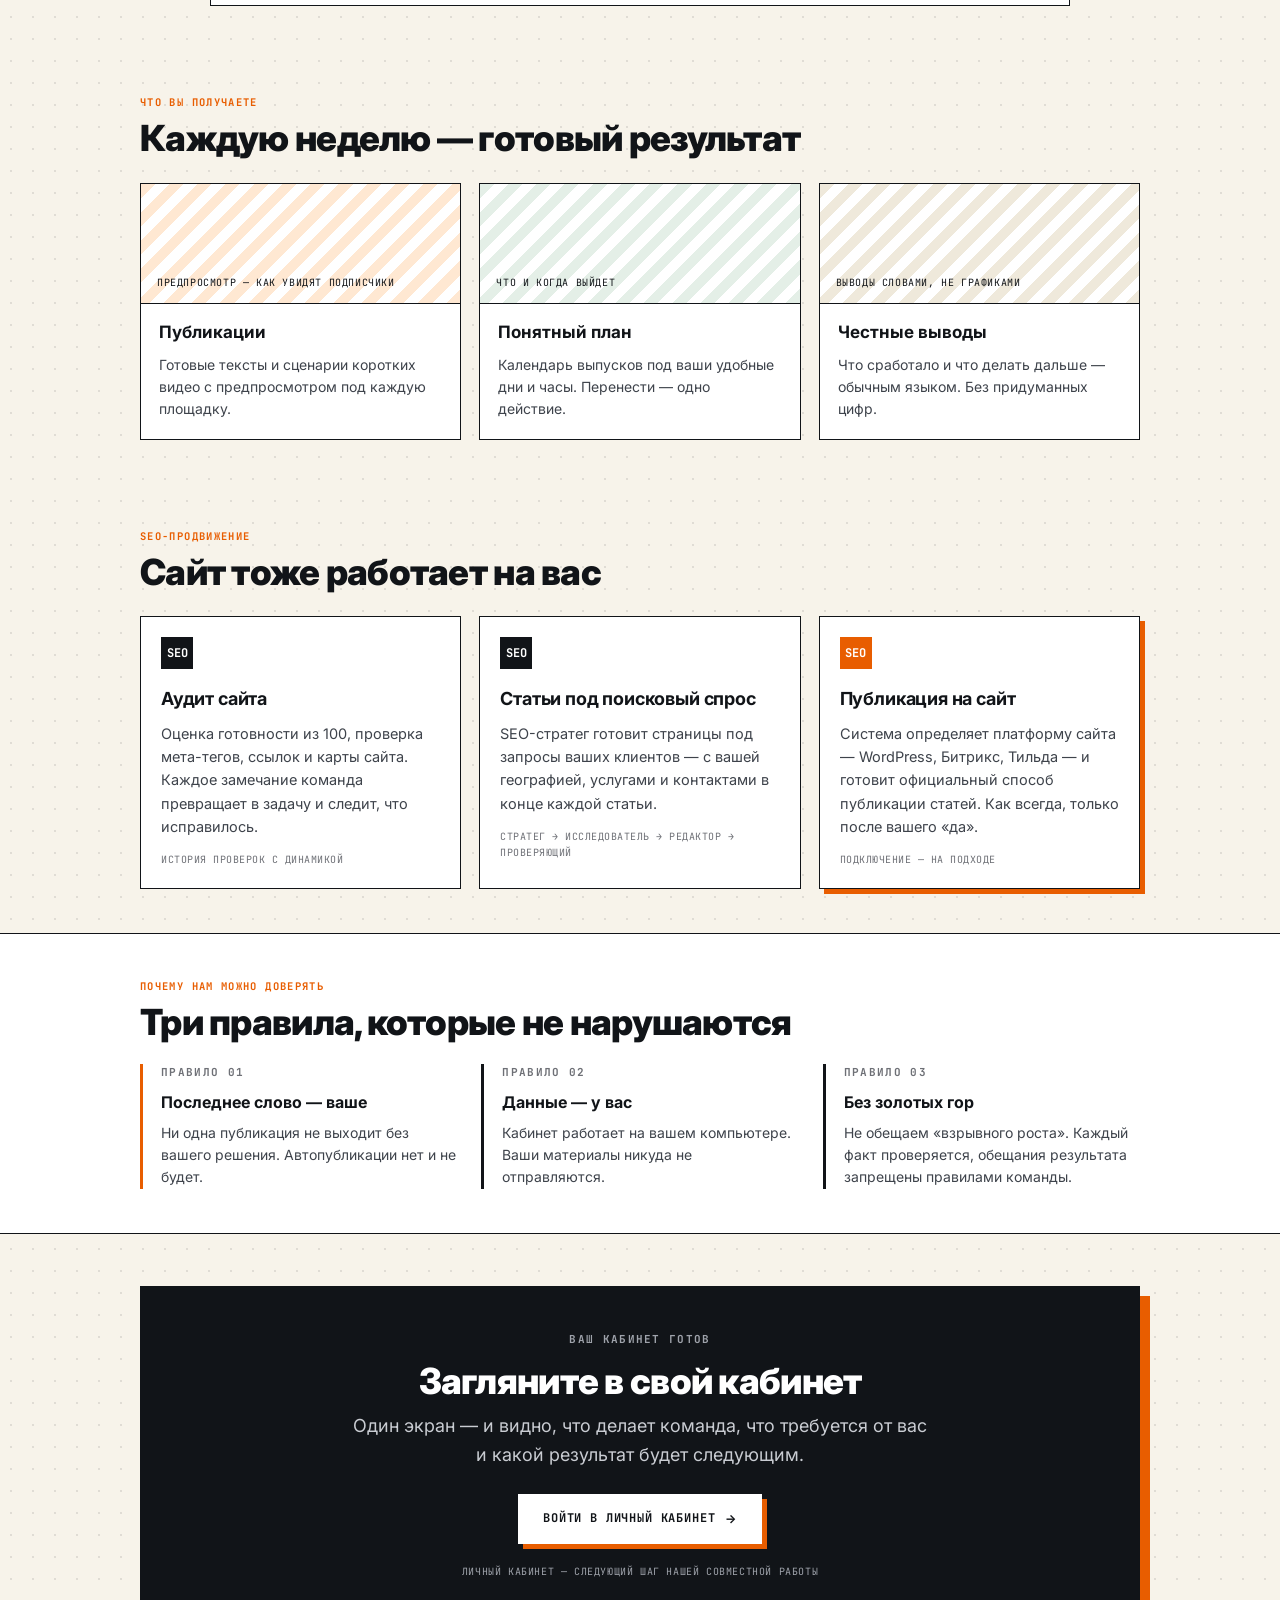
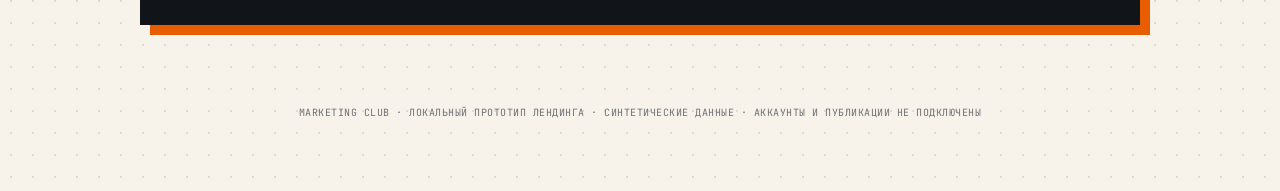
==== commit dfeda6d7: "Вход в кабинет: мгновенный переход с публичной страницы, инструкция только при возврате; кэш-бастер " ====
--- a/index.html
+++ b/index.html
@@ -262,7 +262,7 @@
   <span class="spacer"></span>
   <a class="toplink" href="#how">Как это работает</a>
   <a class="toplink" href="#honest">Правила</a>
-  <a class="btn btn--cta btn--small" href="cabinet.html">Войти в кабинет</a>
+  <a class="btn btn--cta btn--small" href="cabinet.html?v=4">Войти в кабинет</a>
 </header>
 
 <main id="top">
@@ -278,7 +278,7 @@
       <p class="hero__sub">Расскажите о своём деле обычными словами — команда ИИ-специалистов сама предложит план,
         подготовит публикации и каждый день будет приносить одно понятное действие. Наружу не выйдет ничего без вашего решения.</p>
       <div class="hero__cta">
-        <a class="btn btn--cta" href="cabinet.html">Войти в личный кабинет <span class="arrow">→</span></a>
+        <a class="btn btn--cta" href="cabinet.html?v=4">Войти в личный кабинет <span class="arrow">→</span></a>
         <a class="btn btn--ghost" href="#how">Как это работает</a>
       </div>
       <p class="hero__note">Работает на вашем компьютере · без терминов · публикации только после вашего «да»</p>
@@ -453,7 +453,7 @@
         <span class="caps">Ваш кабинет готов</span>
         <h2>Загляните в свой кабинет</h2>
         <p class="lead">Один экран — и видно, что делает команда, что требуется от вас<br>и какой результат будет следующим.</p>
-        <a class="btn btn--cta" href="cabinet.html">Войти в личный кабинет <span class="arrow">→</span></a>
+        <a class="btn btn--cta" href="cabinet.html?v=4">Войти в личный кабинет <span class="arrow">→</span></a>
         <div class="final__foot">Личный кабинет — следующий шаг нашей совместной работы</div>
       </div>
     </div>
@@ -465,7 +465,7 @@
 </footer>
 
 <div class="mobile-cta" id="mobileCta">
-  <a class="btn btn--cta" href="cabinet.html">Войти в личный кабинет <span class="arrow">→</span></a>
+  <a class="btn btn--cta" href="cabinet.html?v=4">Войти в личный кабинет <span class="arrow">→</span></a>
 </div>
 
 <script>
